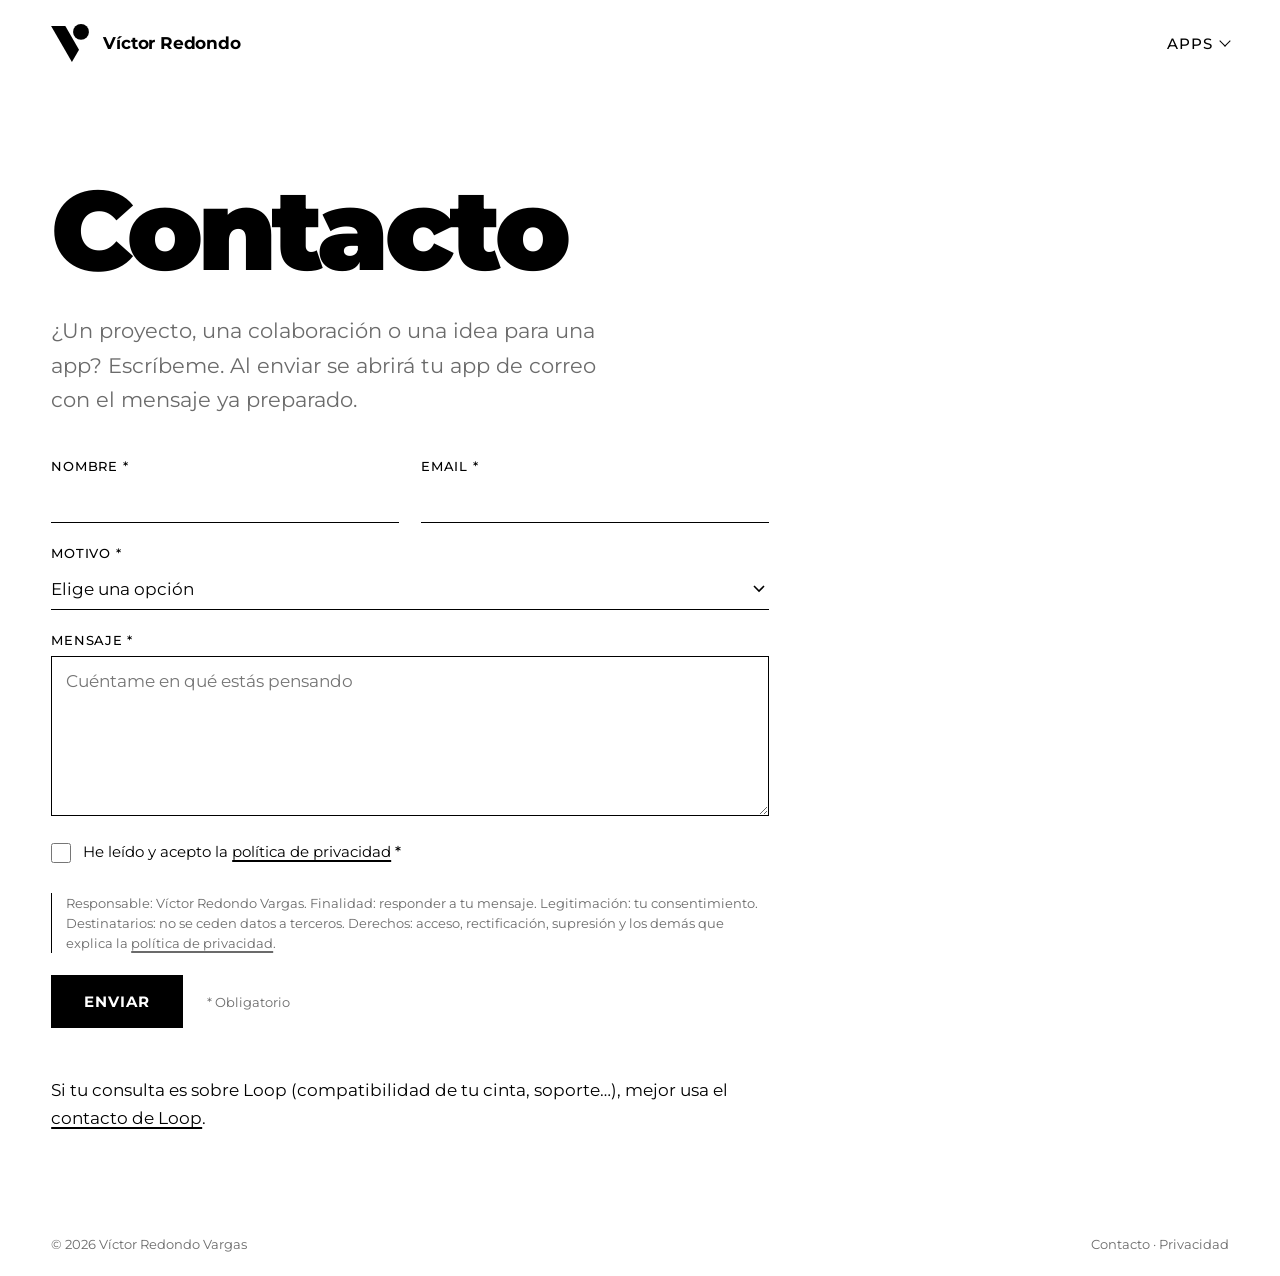
==== contacto/index.html @ e84f86cf "Contacto y privacidad propios de vredondo.com; estilos y menú compartidos Co-Authored-By: Claude Opu" ====
<!DOCTYPE html>
<html lang="es">
<head>
<meta charset="utf-8">
<meta name="viewport" content="width=device-width, initial-scale=1">
<title>Contacto · Víctor Redondo</title>
<meta name="description" content="Escribe a Víctor Redondo para proyectos, colaboraciones o dudas sobre sus apps.">
<link rel="icon" href="/logo.svg" type="image/svg+xml">
<link rel="canonical" href="https://vredondo.com/contacto/">
<meta property="og:title" content="Contacto · Víctor Redondo">
<meta property="og:description" content="Escribe a Víctor Redondo para proyectos, colaboraciones o dudas sobre sus apps.">
<meta property="og:url" content="https://vredondo.com/contacto/">
<meta name="theme-color" content="#ffffff">
<link rel="apple-touch-icon" href="/loop/img/icon-180.png">
<script type="application/ld+json">
{"@context":"https://schema.org","@graph":[
 {"@type":"Person","@id":"https://vredondo.com/#me","name":"Víctor Redondo Vargas","url":"https://vredondo.com/"},
 {"@type":"BreadcrumbList","itemListElement":[{"@type":"ListItem","position":1,"name":"Víctor Redondo","item":"https://vredondo.com/"},{"@type":"ListItem","position":2,"name":"Contacto","item":"https://vredondo.com/contacto/"}]}
]}
</script>
<link rel="stylesheet" href="/assets/site.css">
</head>
<body>

<header>
  <a class="brand" href="/" aria-label="Víctor Redondo — inicio">
    <svg viewBox="184 150 478 480" aria-hidden="true">
      <polygon points="184,175 364,175 537,475 447,630" fill="currentColor"/>
      <circle cx="562" cy="250" r="100" fill="currentColor"/>
    </svg>
    <span>Víctor Redondo</span>
  </a>

  <nav aria-label="Principal">
    <ul>
      <li class="menu" id="apps">
        <button type="button" aria-expanded="false" aria-controls="apps-list">Apps</button>
        <div class="dropdown" id="apps-list">
          <a href="/loop/">Loop<small>Tu cinta en Apple Fitness</small></a>
        </div>
      </li>
    </ul>
  </nav>
</header>

<main class="page">
  <h1>Contacto</h1>
  <p class="lead">¿Un proyecto, una colaboración o una idea para una app? Escríbeme. Al enviar se abrirá tu app de correo con el mensaje ya preparado.</p>

  <form id="contact" novalidate>
    <div class="hp" aria-hidden="true"><label for="website">Website</label><input id="website" name="website" tabindex="-1" autocomplete="off"></div>
    <div class="row">
      <div><label for="name">Nombre <b>*</b></label><input class="f" id="name" name="name" autocomplete="name" required></div>
      <div><label for="email">Email <b>*</b></label><input class="f" id="email" name="email" type="email" autocomplete="email" required></div>
    </div>
    <div>
      <label for="topic">Motivo <b>*</b></label>
      <select class="f" id="topic" name="topic" required>
        <option value="">Elige una opción</option>
        <option>Proyecto o encargo</option>
        <option>Colaboración</option>
        <option>Sobre mis apps</option>
        <option>Prensa</option>
        <option>Otro</option>
      </select>
    </div>
    <div><label for="msg">Mensaje <b>*</b></label><textarea class="f" id="msg" name="msg" required placeholder="Cuéntame en qué estás pensando"></textarea></div>
    <label class="check"><input type="checkbox" id="accept" required><span>He leído y acepto la <a href="/privacidad/">política de privacidad</a> <b>*</b></span></label>
    <p class="legal">Responsable: Víctor Redondo Vargas. Finalidad: responder a tu mensaje. Legitimación: tu consentimiento. Destinatarios: no se ceden datos a terceros. Derechos: acceso, rectificación, supresión y los demás que explica la <a href="/privacidad/">política de privacidad</a>.</p>
    <p class="error" id="error" role="alert" hidden>Rellena todos los campos marcados con * y acepta la política de privacidad.</p>
    <div class="actions"><button class="btn" type="submit">Enviar</button><span class="req">* Obligatorio</span></div>
  </form>

  <div class="done" id="done" hidden>
    <p>He abierto tu app de correo con el mensaje preparado: solo falta pulsar Enviar. Si no se ha abierto, copia el mensaje y mándalo a <span class="mail">moc.duolci@ved.odnoderv</span>.</p>
    <pre id="preview"></pre>
    <div class="actions"><button class="btn" type="button" id="copy">Copiar mensaje</button><a class="btn ghost" href="/">Volver al inicio</a></div>
  </div>

  <p style="margin-top:48px">Si tu consulta es sobre Loop (compatibilidad de tu cinta, soporte…), mejor usa el <a href="/loop/contacto/">contacto de Loop</a>.</p>
</main>

<footer><span>© <span id="y"></span> Víctor Redondo Vargas</span><span><a href="/contacto/">Contacto</a> · <a href="/privacidad/">Privacidad</a></span></footer>

<script src="/assets/site.js"></script>
<script>
(() => {
  const to = ['vredondo.dev', 'icloud.com'].join('@');
  const form = document.getElementById('contact'), err = document.getElementById('error');
  const done = document.getElementById('done'), pre = document.getElementById('preview');
  const v = id => document.getElementById(id).value.trim();
  form.addEventListener('submit', e => {
    e.preventDefault();
    if (v('website')) return;
    const ok = v('name') && /^[^@\s]+@[^@\s]+\.[^@\s]+$/.test(v('email')) && v('topic') && v('msg') && document.getElementById('accept').checked;
    err.hidden = ok;
    if (!ok) return;
    const subject = `[vredondo.com] ${v('topic')} · ${v('name')}`;
    const body = `${v('msg')}\n\n—\nNombre: ${v('name')}\nEmail: ${v('email')}\nMotivo: ${v('topic')}`;
    pre.textContent = `Para: ${to}\nAsunto: ${subject}\n\n${body}`;
    location.href = `mailto:${to}?subject=${encodeURIComponent(subject)}&body=${encodeURIComponent(body)}`;
    form.hidden = true; done.hidden = false;
  });
  document.getElementById('copy').addEventListener('click', async e => {
    try { await navigator.clipboard.writeText(pre.textContent); e.target.textContent = 'Copiado'; } catch (_) {}
  });
})();
</script>
</body>
</html>
---- assets/site.css ----
/* Gotham (licencia comercial): se usa si está instalada en el equipo. Con licencia web, añade
   url("/fonts/Gotham-Bold.woff2") etc. a cada regla. Si no, Montserrat (libre) hace de respaldo. */
  @font-face { font-family: "Gotham"; font-weight: 400; font-display: swap;
    src: local("Gotham Book"), local("Gotham-Book"); }
  @font-face { font-family: "Gotham"; font-weight: 500; font-display: swap;
    src: local("Gotham Medium"), local("Gotham-Medium"); }
  @font-face { font-family: "Gotham"; font-weight: 700; font-display: swap;
    src: local("Gotham Bold"), local("Gotham-Bold"); }
  @font-face { font-family: "Gotham"; font-weight: 900; font-display: swap;
    src: local("Gotham Black"), local("Gotham-Black"); }

  @font-face { font-family: "Montserrat"; font-weight: 400; font-display: swap; src: url("/fonts/montserrat-latin-400-normal.woff2") format("woff2"); }
  @font-face { font-family: "Montserrat"; font-weight: 500; font-display: swap; src: url("/fonts/montserrat-latin-500-normal.woff2") format("woff2"); }
  @font-face { font-family: "Montserrat"; font-weight: 700; font-display: swap; src: url("/fonts/montserrat-latin-700-normal.woff2") format("woff2"); }
  @font-face { font-family: "Montserrat"; font-weight: 900; font-display: swap; src: url("/fonts/montserrat-latin-900-normal.woff2") format("woff2"); }

  :root { --ink: #000; --paper: #fff; --gray: #6b6b6b; --pad: clamp(20px, 4vw, 56px); }
  * { box-sizing: border-box; margin: 0; padding: 0; }
  html, body { height: 100%; }
  body {
    background: var(--paper); color: var(--ink);
    font-family: "Gotham", "Montserrat", "Helvetica Neue", Arial, sans-serif;
    -webkit-font-smoothing: antialiased;
    display: flex; flex-direction: column; min-height: 100vh;
  }
  a { color: inherit; text-decoration: none; }

  /* Cabecera */
  header {
    display: flex; align-items: center; justify-content: space-between;
    padding: 24px var(--pad);
  }
  .brand { display: flex; align-items: center; gap: 14px; }
  .brand svg { width: 38px; height: 38px; display: block; }
  .brand span { font-weight: 700; font-size: 17px; letter-spacing: -0.01em; }

  nav ul { list-style: none; display: flex; gap: 32px; }
  .menu { position: relative; }
  .menu > button {
    font: inherit; font-weight: 500; font-size: 15px; letter-spacing: 0.06em; text-transform: uppercase;
    background: none; border: 0; color: inherit; cursor: pointer;
    display: flex; align-items: center; gap: 8px; padding: 8px 0;
  }
  .menu > button::after {
    content: ""; width: 7px; height: 7px; border-right: 1.5px solid currentColor; border-bottom: 1.5px solid currentColor;
    transform: translateY(-2px) rotate(45deg); transition: transform .2s;
  }
  .menu.open > button::after { transform: translateY(2px) rotate(-135deg); }
  .dropdown {
    position: absolute; right: 0; top: calc(100% + 8px); min-width: 200px;
    background: var(--paper); border: 1.5px solid var(--ink); padding: 8px 0;
    opacity: 0; visibility: hidden; transform: translateY(-4px); transition: all .18s ease;
  }
  .menu.open .dropdown { opacity: 1; visibility: visible; transform: none; }
  .dropdown a { display: block; padding: 12px 20px; font-size: 15px; font-weight: 500; }
  .dropdown a small { display: block; font-weight: 400; font-size: 12px; color: var(--gray); margin-top: 2px; }
  .dropdown a:hover, .dropdown a:focus-visible { background: var(--ink); color: var(--paper); outline: none; }
  .dropdown a:hover small, .dropdown a:focus-visible small { color: #bbb; }

  /* Portada */
  main { flex: 1; display: flex; align-items: center; padding: 0 var(--pad); }
  h1 {
    font-weight: 900; line-height: 1.02; letter-spacing: -0.045em;
    font-size: clamp(64px, 17vw, 260px);
  }

  footer { padding: 24px var(--pad); font-size: 13px; color: var(--gray); display: flex; flex-wrap: wrap; gap: 8px 20px; justify-content: space-between; }
  footer a:hover { color: var(--ink); }

  @media (max-width: 520px) {
    .brand span { font-size: 15px; }
    .brand svg { width: 32px; height: 32px; }
  }

/* Páginas interiores (contacto, privacidad) */
main.page { display: block; flex: 1; width: 100%; max-width: 820px; padding: clamp(32px, 7vw, 88px) var(--pad) 80px; }
main.page h1 { font-size: clamp(48px, 9vw, 112px); line-height: 1; margin-bottom: 28px; }
main.page h2 { font-weight: 700; font-size: 20px; letter-spacing: -0.01em; margin: 44px 0 10px; }
main.page p, main.page li { font-size: 17px; line-height: 1.65; }
main.page p + p { margin-top: 12px; }
main.page ul { padding-left: 1.2em; margin-top: 8px; }
.lead { font-size: clamp(18px, 2.2vw, 21px) !important; color: var(--gray); max-width: 40ch; margin-bottom: 40px; }
.updated { color: var(--gray); font-size: 14px !important; }
main.page a:not(.btn) { text-decoration: underline; text-underline-offset: 3px; text-decoration-thickness: 1.5px; }
.mail { direction: rtl; unicode-bidi: bidi-override; }

/* Formulario */
form { display: grid; gap: 22px; }
.row { display: grid; grid-template-columns: 1fr 1fr; gap: 22px; }
label { display: block; font-size: 13px; font-weight: 500; letter-spacing: 0.06em; text-transform: uppercase; margin-bottom: 8px; }
label b { font-weight: 500; }
.f {
  width: 100%; font: inherit; font-size: 17px; color: var(--ink); background: var(--paper);
  border: 0; border-bottom: 1.5px solid var(--ink); border-radius: 0; padding: 10px 0; outline: none;
  -webkit-appearance: none; appearance: none;
}
select.f { background: var(--paper) url("data:image/svg+xml,%3Csvg xmlns='http://www.w3.org/2000/svg' width='12' height='8'%3E%3Cpath d='M1 1l5 5 5-5' fill='none' stroke='%23000' stroke-width='1.6'/%3E%3C/svg%3E") no-repeat right 4px center; padding-right: 24px; }
textarea.f { min-height: 160px; resize: vertical; border: 1.5px solid var(--ink); padding: 14px; }
.f:focus { box-shadow: 0 1.5px 0 var(--ink); }
textarea.f:focus { box-shadow: inset 0 0 0 1.5px var(--ink); }
.check { display: flex; gap: 12px; align-items: flex-start; font-size: 15px; text-transform: none; letter-spacing: 0; font-weight: 400; }
.check input { width: 20px; height: 20px; margin-top: 1px; accent-color: #000; flex: none; }
.legal { font-size: 13px !important; line-height: 1.55 !important; color: var(--gray); border-left: 1.5px solid var(--ink); padding-left: 14px; }
.hp { position: absolute; left: -9999px; width: 1px; height: 1px; overflow: hidden; }
.actions { display: flex; flex-wrap: wrap; align-items: center; gap: 16px 24px; }
.btn {
  font: inherit; font-weight: 700; font-size: 15px; letter-spacing: 0.06em; text-transform: uppercase;
  background: var(--ink); color: var(--paper); border: 1.5px solid var(--ink); padding: 16px 32px; cursor: pointer;
  transition: background .15s, color .15s;
}
.btn:hover, .btn:focus-visible { background: var(--paper); color: var(--ink); outline: none; }
.btn.ghost { background: var(--paper); color: var(--ink); }
.btn.ghost:hover { background: var(--ink); color: var(--paper); }
.req { font-size: 13px !important; color: var(--gray); }
.error { color: #c00; font-size: 15px !important; }
.done { border: 1.5px solid var(--ink); padding: 24px; }
.done pre { white-space: pre-wrap; font: inherit; font-size: 14px; background: #f4f4f4; padding: 16px; margin: 16px 0; max-height: 240px; overflow: auto; }
[hidden] { display: none !important; }
@media (max-width: 600px) { .row { grid-template-columns: 1fr; } }
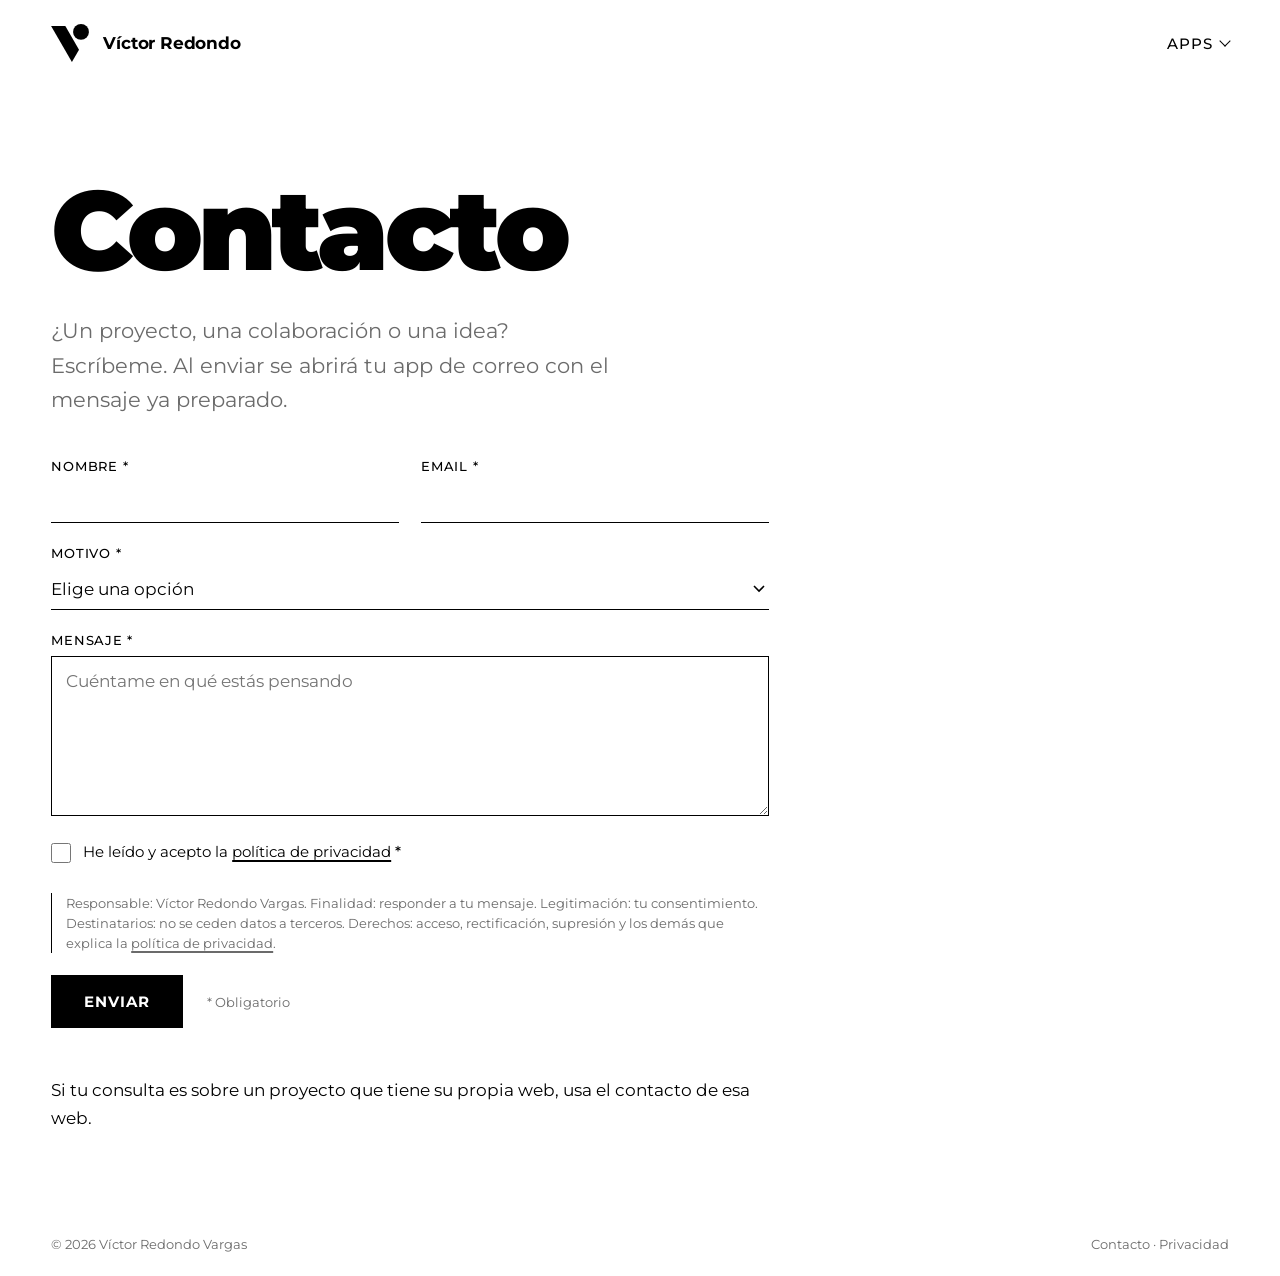
==== commit 45ace3f7: "Textos más neutrales: la web mezcla proyectos de diseño y apps Co-Authored-By: Claude Opus 5.5 <nore" ====
--- a/contacto/index.html
+++ b/contacto/index.html
@@ -4,11 +4,11 @@
 <meta charset="utf-8">
 <meta name="viewport" content="width=device-width, initial-scale=1">
 <title>Contacto · Víctor Redondo</title>
-<meta name="description" content="Escribe a Víctor Redondo para proyectos, colaboraciones o dudas sobre sus apps.">
+<meta name="description" content="Escribe a Víctor Redondo para proyectos, colaboraciones o ideas.">
 <link rel="icon" href="/logo.svg" type="image/svg+xml">
 <link rel="canonical" href="https://vredondo.com/contacto/">
 <meta property="og:title" content="Contacto · Víctor Redondo">
-<meta property="og:description" content="Escribe a Víctor Redondo para proyectos, colaboraciones o dudas sobre sus apps.">
+<meta property="og:description" content="Escribe a Víctor Redondo para proyectos, colaboraciones o ideas.">
 <meta property="og:url" content="https://vredondo.com/contacto/">
 <meta name="theme-color" content="#ffffff">
 <link rel="apple-touch-icon" href="/loop/img/icon-180.png">
@@ -45,7 +45,7 @@
 
 <main class="page">
   <h1>Contacto</h1>
-  <p class="lead">¿Un proyecto, una colaboración o una idea para una app? Escríbeme. Al enviar se abrirá tu app de correo con el mensaje ya preparado.</p>
+  <p class="lead">¿Un proyecto, una colaboración o una idea? Escríbeme. Al enviar se abrirá tu app de correo con el mensaje ya preparado.</p>
 
   <form id="contact" novalidate>
     <div class="hp" aria-hidden="true"><label for="website">Website</label><input id="website" name="website" tabindex="-1" autocomplete="off"></div>
@@ -57,9 +57,9 @@
       <label for="topic">Motivo <b>*</b></label>
       <select class="f" id="topic" name="topic" required>
         <option value="">Elige una opción</option>
-        <option>Proyecto o encargo</option>
+        <option>Proyecto</option>
         <option>Colaboración</option>
-        <option>Sobre mis apps</option>
+        <option>Idea</option>
         <option>Prensa</option>
         <option>Otro</option>
       </select>
@@ -77,7 +77,7 @@
     <div class="actions"><button class="btn" type="button" id="copy">Copiar mensaje</button><a class="btn ghost" href="/">Volver al inicio</a></div>
   </div>
 
-  <p style="margin-top:48px">Si tu consulta es sobre Loop (compatibilidad de tu cinta, soporte…), mejor usa el <a href="/loop/contacto/">contacto de Loop</a>.</p>
+  <p style="margin-top:48px">Si tu consulta es sobre un proyecto que tiene su propia web, usa el contacto de esa web.</p>
 </main>
 
 <footer><span>© <span id="y"></span> Víctor Redondo Vargas</span><span><a href="/contacto/">Contacto</a> · <a href="/privacidad/">Privacidad</a></span></footer>
